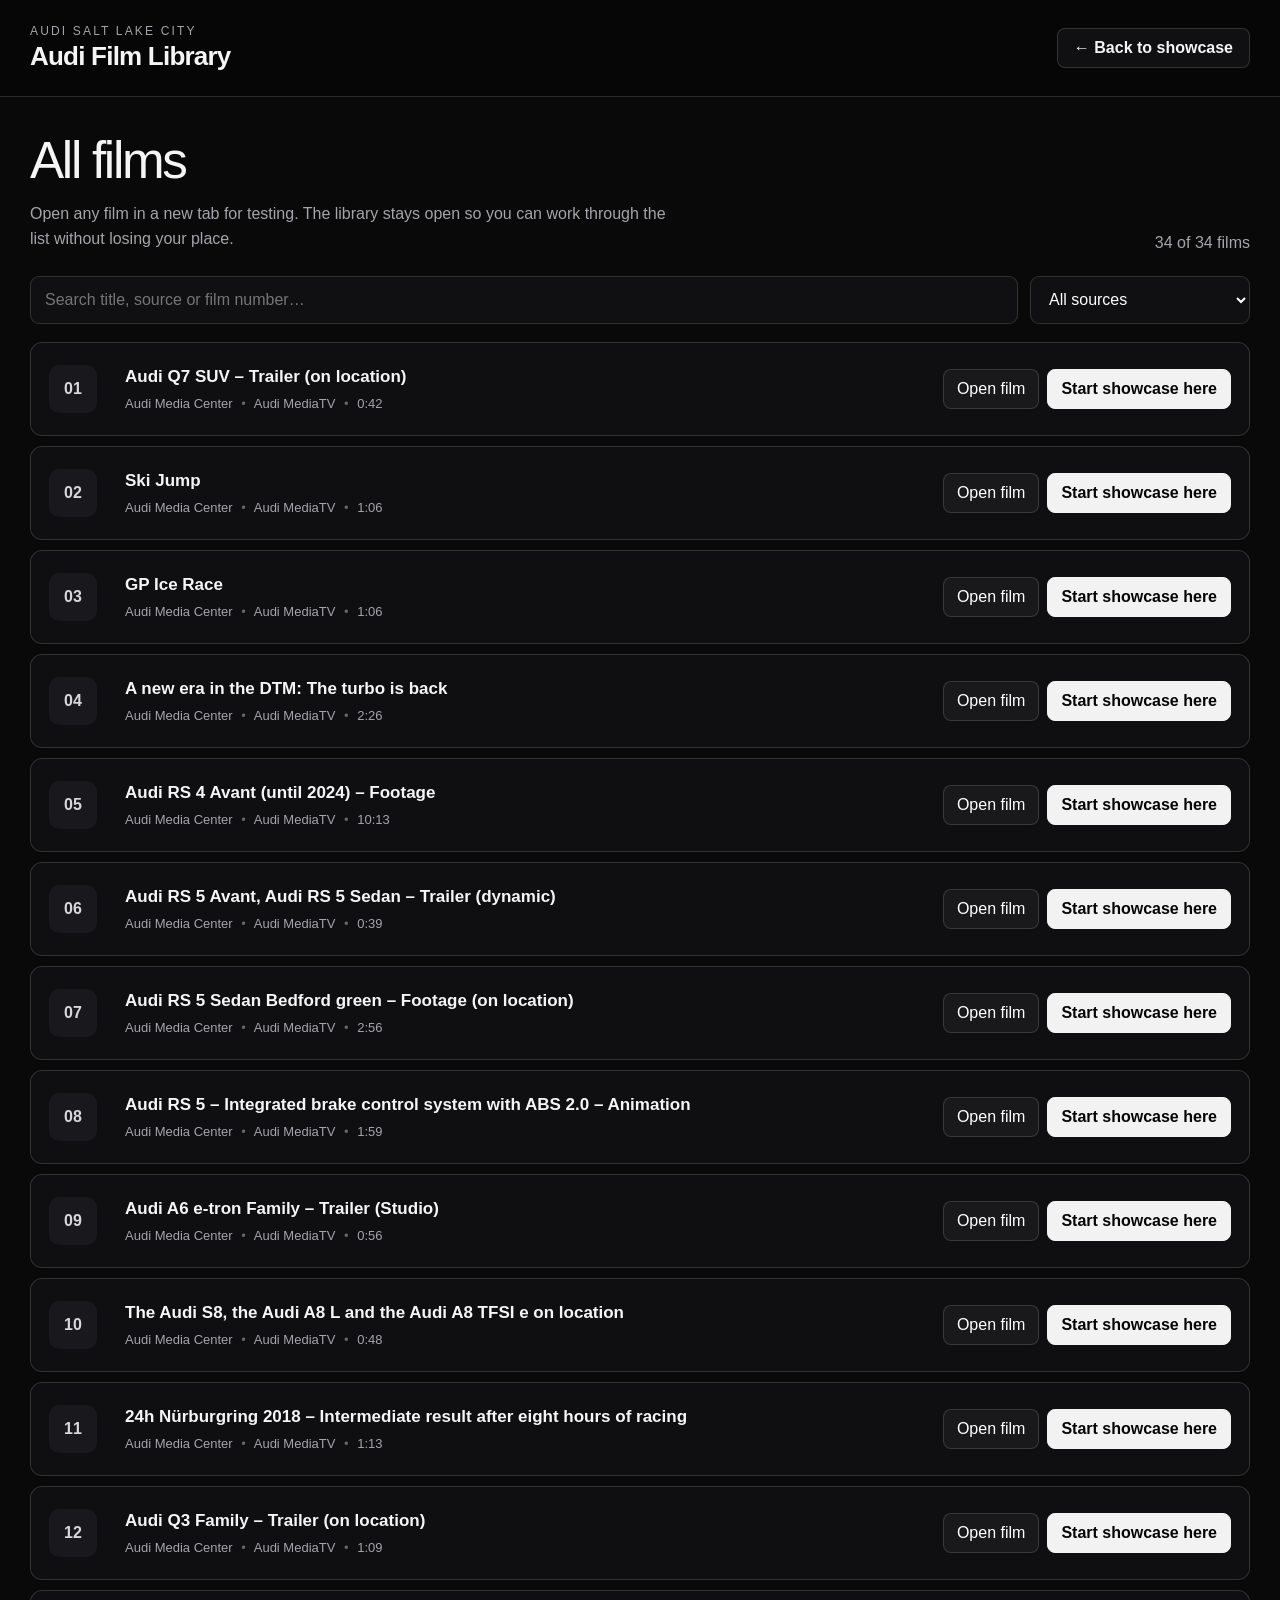
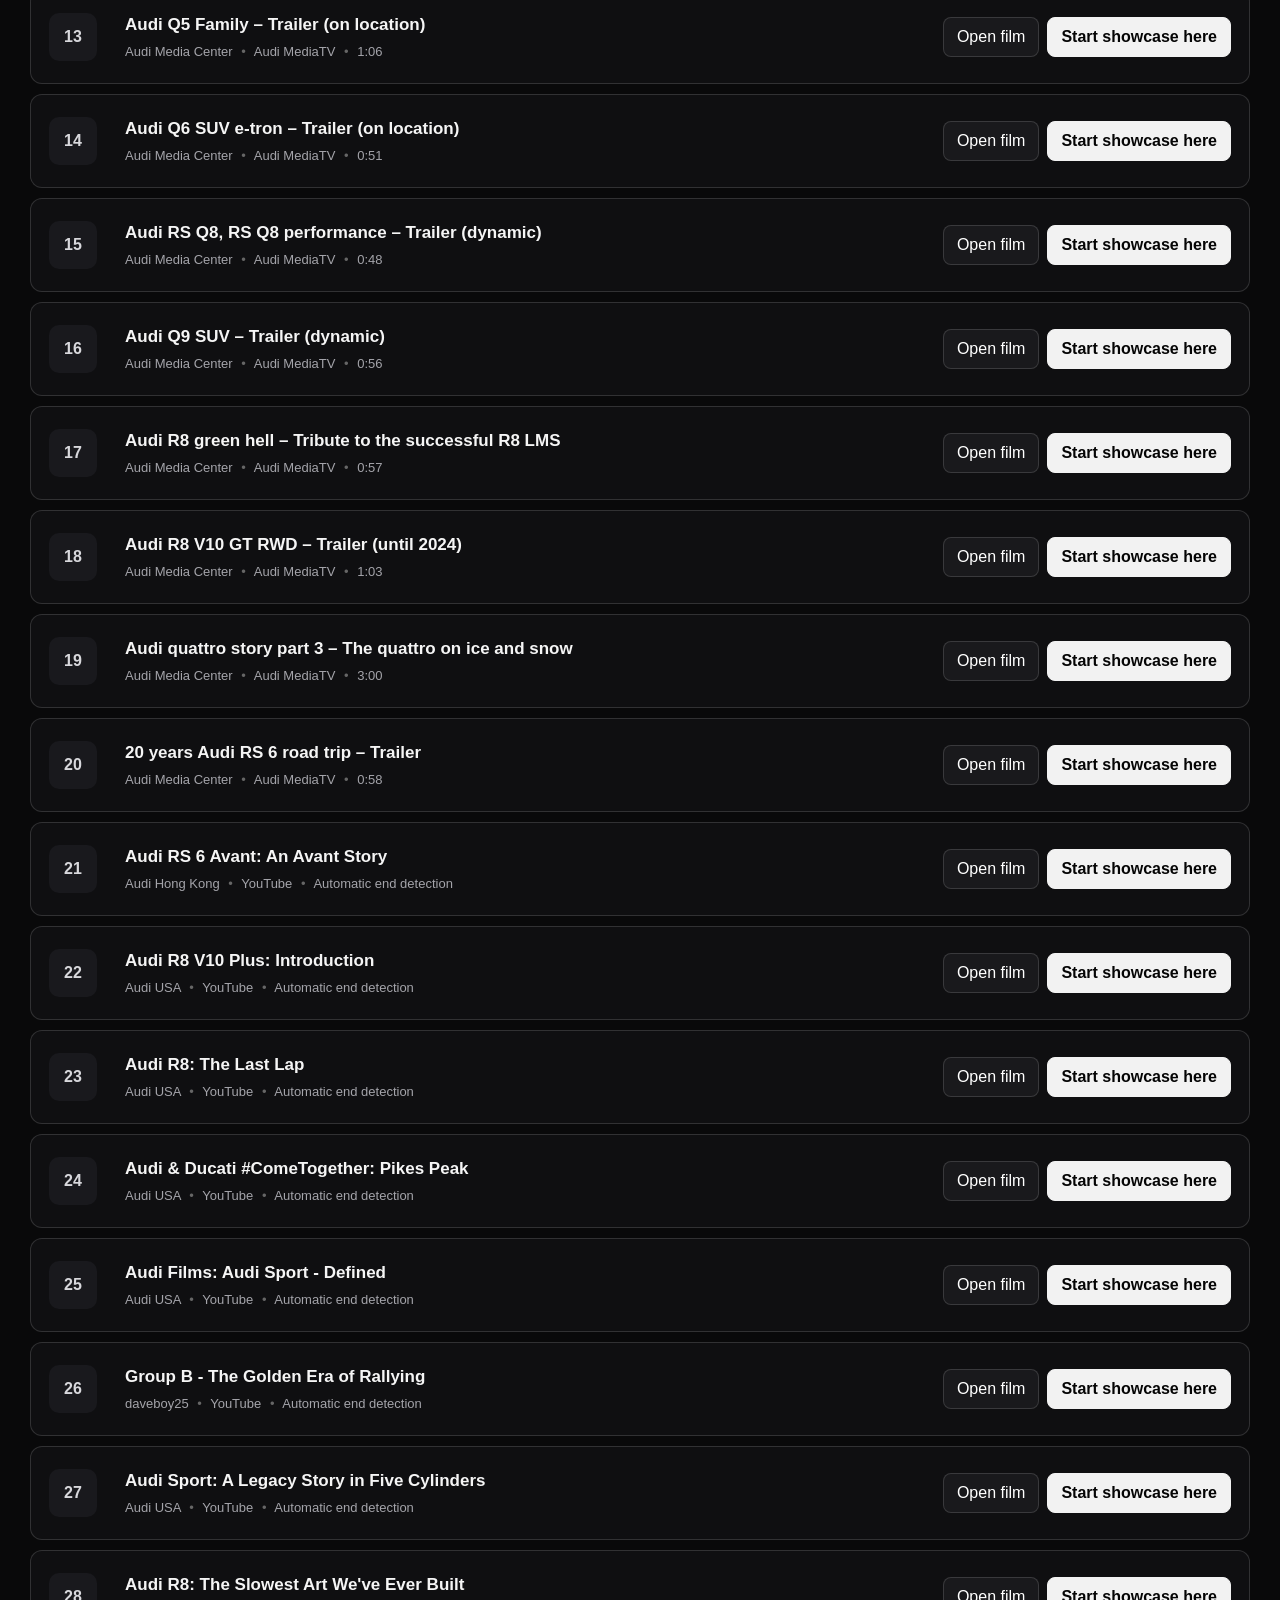
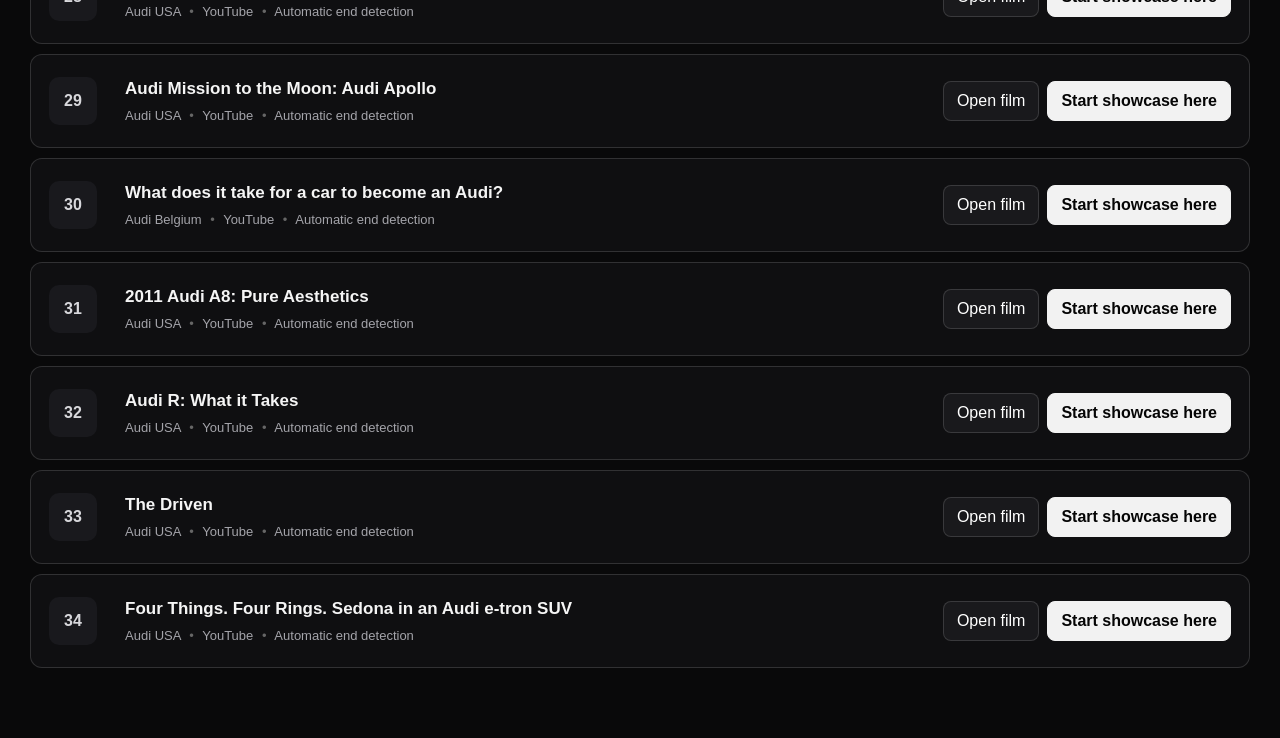
==== library.html @ 3377763f "Add files via upload" ====
<!doctype html>
<html lang="en">
<head>
  <meta charset="utf-8">
  <meta name="viewport" content="width=device-width, initial-scale=1">
  <meta name="theme-color" content="#09090a">
  <meta name="referrer" content="strict-origin-when-cross-origin">
  <title>Audi Film Library</title>
  <link rel="icon" href="favicon.svg" type="image/svg+xml">
  <link rel="stylesheet" href="styles.css">
</head>
<body class="library-page">
  <header class="library-header">
    <div class="library-header-inner">
      <div class="library-brand">
        <p>Audi Salt Lake City</p>
        <h1>Audi Film Library</h1>
      </div>
      <a class="back-link" href="index.html">← Back to showcase</a>
    </div>
  </header>

  <main class="library-main">
    <section class="library-intro">
      <div>
        <h2>All films</h2>
        <p>Open any film in a new tab for testing. The library stays open so you can work through the list without losing your place.</p>
      </div>
      <span id="resultCount" class="result-count"></span>
    </section>

    <section class="library-tools" aria-label="Library filters">
      <input id="searchInput" type="search" placeholder="Search title, source or film number…" autocomplete="off">
      <select id="sourceFilter" aria-label="Filter by source">
        <option value="all">All sources</option>
        <option value="audi">Audi MediaTV</option>
        <option value="youtube">YouTube</option>
      </select>
    </section>

    <section id="videoList" class="video-list" aria-live="polite"></section>
  </main>

  <script src="videos.js"></script>
  <script src="library.js"></script>
</body>
</html>
---- styles.css ----
:root {
  --bg: #050505;
  --panel: #0d0d0f;
  --panel-2: #151518;
  --text: #f5f5f5;
  --muted: #a4a4aa;
  --line: rgba(255,255,255,.14);
  --accent: #e31b23;
  --accent-hover: #ff3138;
  --radius: 16px;
}

* { box-sizing: border-box; }

html, body {
  margin: 0;
  min-height: 100%;
  background: var(--bg);
  color: var(--text);
  font-family: Inter, "Segoe UI", Roboto, Helvetica, Arial, sans-serif;
}

body { min-height: 100vh; }
a { color: inherit; }
button, input, select { font: inherit; }

/* MAIN PLAYER */
.player-page {
  width: 100vw;
  height: 100vh;
  overflow: hidden;
  background: #000;
}

.player-shell,
.player-mount {
  position: fixed;
  inset: 0;
  width: 100vw;
  height: 100vh;
  background: #000;
}

.player-mount,
.audi-embed-host,
.youtube-target,
.player-mount iframe,
.player-mount video,
.audi-embed-host iframe,
.audi-embed-host video,
.youtube-target iframe {
  width: 100% !important;
  height: 100% !important;
  max-width: none !important;
  max-height: none !important;
  border: 0 !important;
}

.audi-embed-host {
  display: flex;
  align-items: center;
  justify-content: center;
  overflow: hidden;
  background: #000;
}

.start-screen {
  position: fixed;
  inset: 0;
  z-index: 50;
  display: grid;
  place-items: center;
  padding: 28px;
  background:
    radial-gradient(circle at 50% 38%, rgba(255,255,255,.07), transparent 34%),
    #050505;
  transition: opacity .35s ease, visibility .35s ease;
}

.start-screen.hidden {
  opacity: 0;
  visibility: hidden;
  pointer-events: none;
}

.start-card {
  width: min(1000px, 92vw);
  text-align: center;
}

.eyebrow {
  margin: 0 0 14px;
  color: var(--muted);
  font-size: 13px;
  font-weight: 700;
  letter-spacing: .22em;
  text-transform: uppercase;
}

.start-card h1 {
  margin: 0;
  font-size: clamp(38px, 6vw, 86px);
  line-height: .98;
  font-weight: 520;
  letter-spacing: -.045em;
}

.start-card .subheading {
  max-width: 720px;
  margin: 24px auto 0;
  color: #c7c7cb;
  font-size: clamp(17px, 2vw, 23px);
  line-height: 1.5;
}

.start-video-button {
  width: min(820px, 90vw);
  aspect-ratio: 16 / 7.4;
  margin: 38px auto 0;
  border: 1px solid var(--line);
  border-radius: 20px;
  background:
    linear-gradient(135deg, rgba(255,255,255,.09), rgba(255,255,255,.015)),
    #111;
  color: #fff;
  display: flex;
  align-items: center;
  justify-content: center;
  gap: 18px;
  cursor: pointer;
  transition: transform .18s ease, border-color .18s ease, background .18s ease;
}

.start-video-button:hover,
.start-video-button:focus-visible {
  transform: scale(1.012);
  border-color: rgba(255,255,255,.42);
  background: linear-gradient(135deg, rgba(255,255,255,.13), rgba(255,255,255,.025)), #111;
  outline: none;
}

.play-icon {
  display: grid;
  place-items: center;
  width: 68px;
  height: 68px;
  border-radius: 999px;
  background: var(--accent);
  font-size: 27px;
  padding-left: 4px;
  box-shadow: 0 12px 40px rgba(227,27,35,.24);
}

.start-label {
  font-size: clamp(20px, 2.4vw, 30px);
  font-weight: 650;
  letter-spacing: -.02em;
}

.fullscreen-note {
  margin: 24px 0 0;
  color: #ddd;
  font-size: 16px;
}

.fullscreen-note strong { color: #fff; }

.start-links {
  margin-top: 18px;
  color: var(--muted);
  font-size: 14px;
}

.start-links a {
  text-decoration: none;
  border-bottom: 1px solid rgba(255,255,255,.22);
}

.start-links a:hover { color: #fff; }

.now-playing {
  position: fixed;
  left: 22px;
  bottom: 22px;
  z-index: 30;
  max-width: min(700px, calc(100vw - 44px));
  padding: 13px 16px;
  border: 1px solid rgba(255,255,255,.16);
  border-radius: 10px;
  background: rgba(0,0,0,.72);
  backdrop-filter: blur(10px);
  opacity: 0;
  transform: translateY(10px);
  transition: opacity .25s ease, transform .25s ease;
  pointer-events: none;
}

.now-playing.visible {
  opacity: 1;
  transform: translateY(0);
}

.now-playing strong {
  display: block;
  font-size: 16px;
  line-height: 1.35;
}

.now-playing span {
  display: block;
  margin-top: 4px;
  color: #bbb;
  font-size: 12px;
}

.kiosk-controls {
  position: fixed;
  right: 18px;
  top: 18px;
  z-index: 35;
  display: flex;
  align-items: center;
  gap: 8px;
  opacity: 0;
  transition: opacity .25s ease;
}

body.running.controls-active .kiosk-controls,
.kiosk-controls:focus-within { opacity: 1; }

.kiosk-controls button,
.kiosk-controls a {
  border: 1px solid rgba(255,255,255,.18);
  border-radius: 8px;
  background: rgba(0,0,0,.68);
  color: #fff;
  padding: 9px 12px;
  text-decoration: none;
  cursor: pointer;
}

.cycle-counter {
  color: rgba(255,255,255,.65);
  font-size: 12px;
  padding: 0 5px;
}

body.running { cursor: none; }
body.running.controls-active { cursor: default; }

/* LIBRARY */
.library-page {
  min-height: 100vh;
  background: #09090a;
}

.library-header {
  border-bottom: 1px solid var(--line);
  background: #060607;
}

.library-header-inner,
.library-main {
  width: min(1220px, calc(100% - 40px));
  margin: 0 auto;
}

.library-header-inner {
  display: flex;
  justify-content: space-between;
  align-items: center;
  gap: 20px;
  padding: 24px 0;
}

.library-brand h1 {
  margin: 3px 0 0;
  font-size: 26px;
  letter-spacing: -.03em;
}

.library-brand p {
  margin: 0;
  color: var(--muted);
  font-size: 12px;
  letter-spacing: .18em;
  text-transform: uppercase;
}

.back-link,
.primary-small {
  display: inline-flex;
  align-items: center;
  justify-content: center;
  min-height: 40px;
  border-radius: 8px;
  text-decoration: none;
  font-weight: 650;
}

.back-link {
  padding: 0 16px;
  border: 1px solid var(--line);
  background: #101012;
}

.library-main { padding: 34px 0 70px; }

.library-intro {
  display: flex;
  justify-content: space-between;
  align-items: end;
  gap: 24px;
  margin-bottom: 24px;
}

.library-intro h2 {
  margin: 0;
  font-size: clamp(30px, 4vw, 54px);
  letter-spacing: -.045em;
  font-weight: 540;
}

.library-intro p {
  max-width: 650px;
  margin: 12px 0 0;
  color: var(--muted);
  line-height: 1.55;
}

.result-count { color: var(--muted); white-space: nowrap; }

.library-tools {
  display: grid;
  grid-template-columns: 1fr 220px;
  gap: 12px;
  margin-bottom: 18px;
}

.library-tools input,
.library-tools select {
  width: 100%;
  height: 48px;
  border: 1px solid var(--line);
  border-radius: 9px;
  background: #101012;
  color: #fff;
  padding: 0 14px;
  outline: none;
}

.library-tools input:focus,
.library-tools select:focus { border-color: rgba(255,255,255,.42); }

.video-list { display: grid; gap: 10px; }

.video-card {
  display: grid;
  grid-template-columns: 58px 1fr auto;
  gap: 18px;
  align-items: center;
  min-height: 94px;
  padding: 16px 18px;
  border: 1px solid var(--line);
  border-radius: 12px;
  background: #0f0f11;
}

.video-number {
  display: grid;
  place-items: center;
  width: 48px;
  height: 48px;
  border-radius: 10px;
  background: #19191d;
  color: #d8d8dc;
  font-variant-numeric: tabular-nums;
  font-weight: 700;
}

.video-info h2 {
  margin: 0;
  font-size: 17px;
  line-height: 1.35;
  font-weight: 620;
}

.video-info p {
  margin: 7px 0 0;
  color: var(--muted);
  font-size: 13px;
}

.video-info p span { padding: 0 5px; color: #666; }

.video-actions {
  display: flex;
  gap: 8px;
}

.secondary-button,
.primary-small {
  border: 1px solid var(--line);
  padding: 0 13px;
  cursor: pointer;
}

.secondary-button {
  min-height: 40px;
  border-radius: 8px;
  background: #19191c;
  color: #fff;
}

.primary-small {
  background: #f2f2f2;
  color: #050505;
  border-color: #f2f2f2;
}

.secondary-button:hover { background: #222226; }
.primary-small:hover { background: #fff; }

.preview-modal {
  position: fixed;
  inset: 0;
  z-index: 100;
  display: none;
  place-items: center;
  padding: 20px;
  background: rgba(0,0,0,.86);
}

.preview-modal.open { display: grid; }

.preview-dialog {
  width: min(1200px, 96vw);
  overflow: hidden;
  border: 1px solid rgba(255,255,255,.2);
  border-radius: 14px;
  background: #050505;
  box-shadow: 0 30px 100px rgba(0,0,0,.65);
}

.preview-head {
  display: flex;
  justify-content: space-between;
  align-items: center;
  gap: 20px;
  padding: 14px 16px;
  border-bottom: 1px solid var(--line);
}

.preview-head h2 { margin: 0; font-size: 17px; }
.preview-head p { margin: 4px 0 0; color: var(--muted); font-size: 12px; }
.preview-head button {
  border: 1px solid var(--line);
  border-radius: 8px;
  background: #151518;
  color: #fff;
  padding: 9px 13px;
  cursor: pointer;
}

.preview-mount {
  width: 100%;
  aspect-ratio: 16 / 9;
  background: #000;
}

.preview-mount,
.preview-mount iframe,
.preview-mount video,
.preview-mount .audi-embed-host,
.preview-mount .youtube-target {
  width: 100% !important;
  height: 100% !important;
  border: 0 !important;
}

@media (max-width: 850px) {
  .library-intro { align-items: flex-start; flex-direction: column; }
  .library-tools { grid-template-columns: 1fr; }
  .video-card { grid-template-columns: 48px 1fr; }
  .video-actions { grid-column: 1 / -1; padding-left: 66px; }
}

@media (max-width: 560px) {
  .library-header-inner { align-items: flex-start; flex-direction: column; }
  .video-card { grid-template-columns: 1fr; }
  .video-number { width: 42px; height: 42px; }
  .video-actions { grid-column: auto; padding-left: 0; flex-direction: column; }
  .start-video-button { aspect-ratio: 16 / 10; flex-direction: column; }
}

.local-launch-warning {
  max-width: 760px;
  margin: 2px auto 0;
  padding: 12px 16px;
  border: 1px solid rgba(255, 160, 80, 0.45);
  border-radius: 6px;
  background: rgba(120, 54, 0, 0.22);
  color: #ffd2ad;
  font-size: 14px;
  line-height: 1.45;
}

.video-actions a.secondary-button {
  text-decoration: none;
  display: inline-flex;
  align-items: center;
  justify-content: center;
}
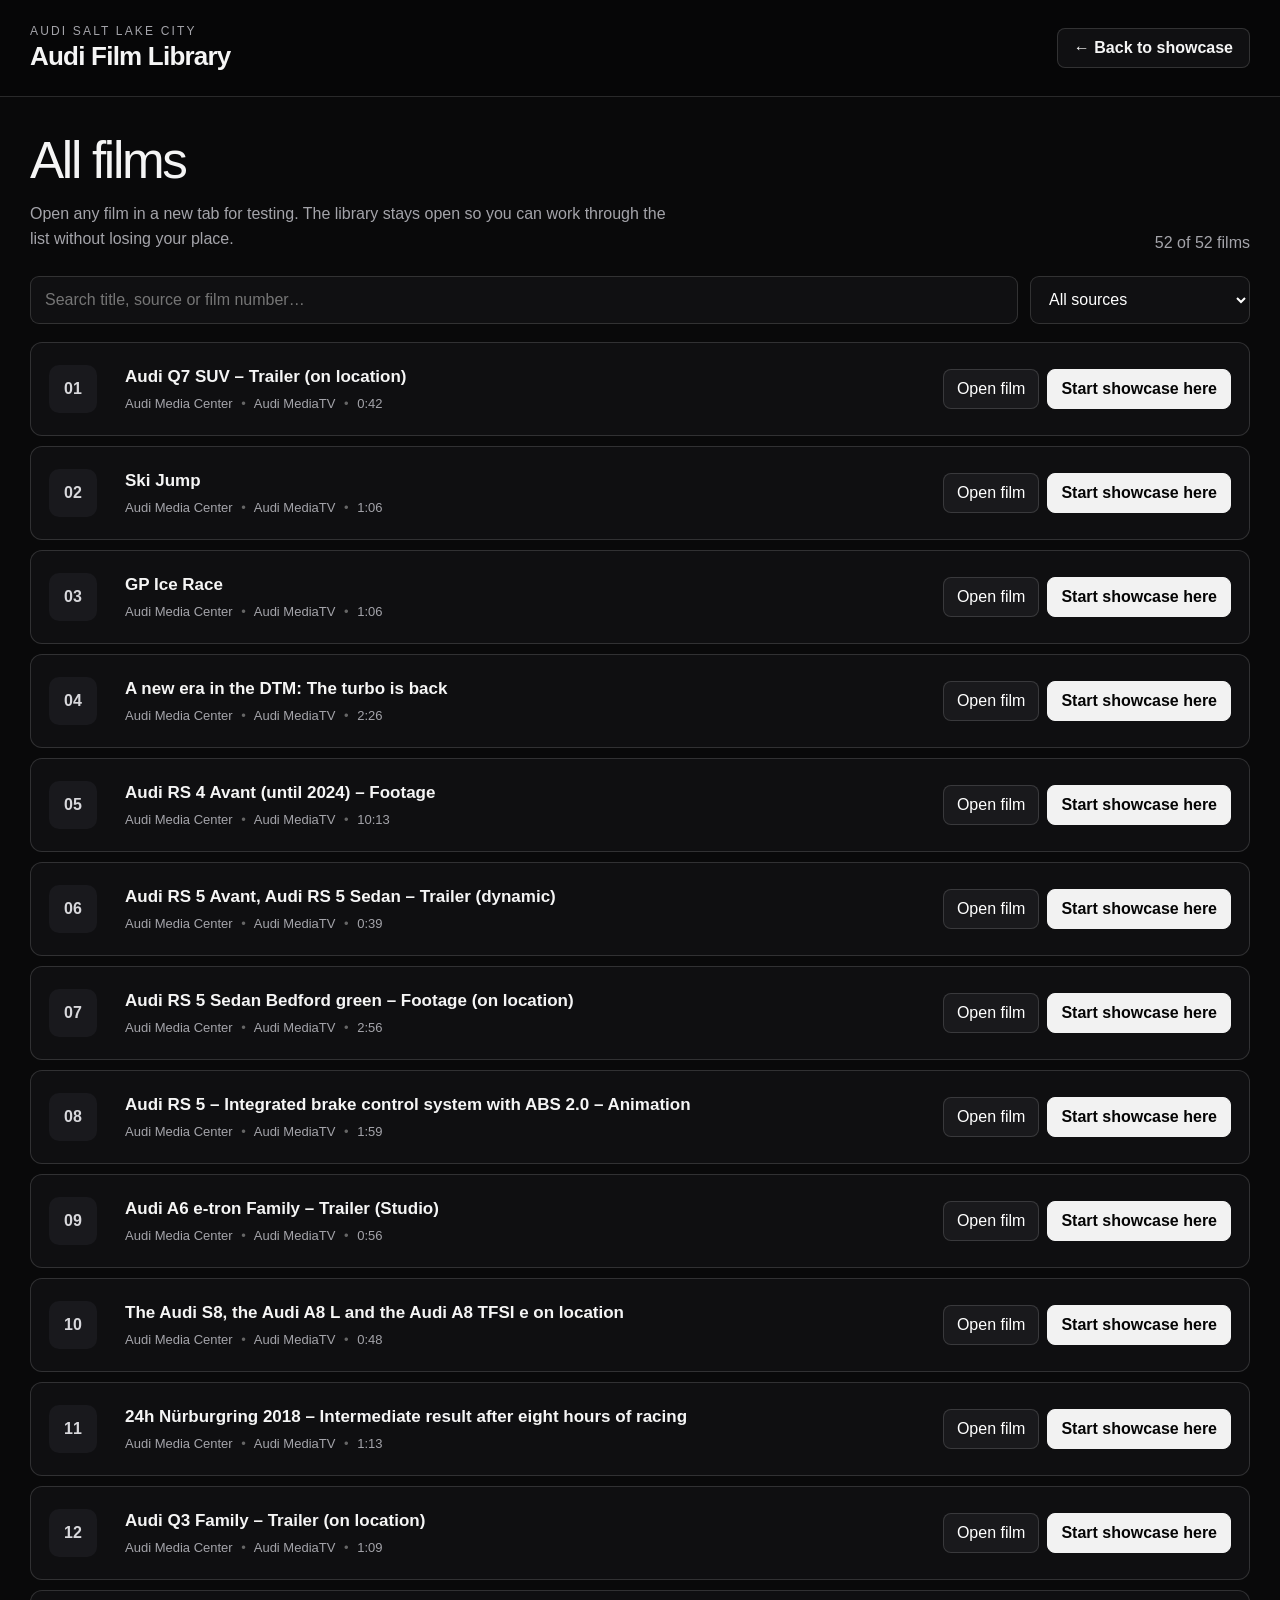
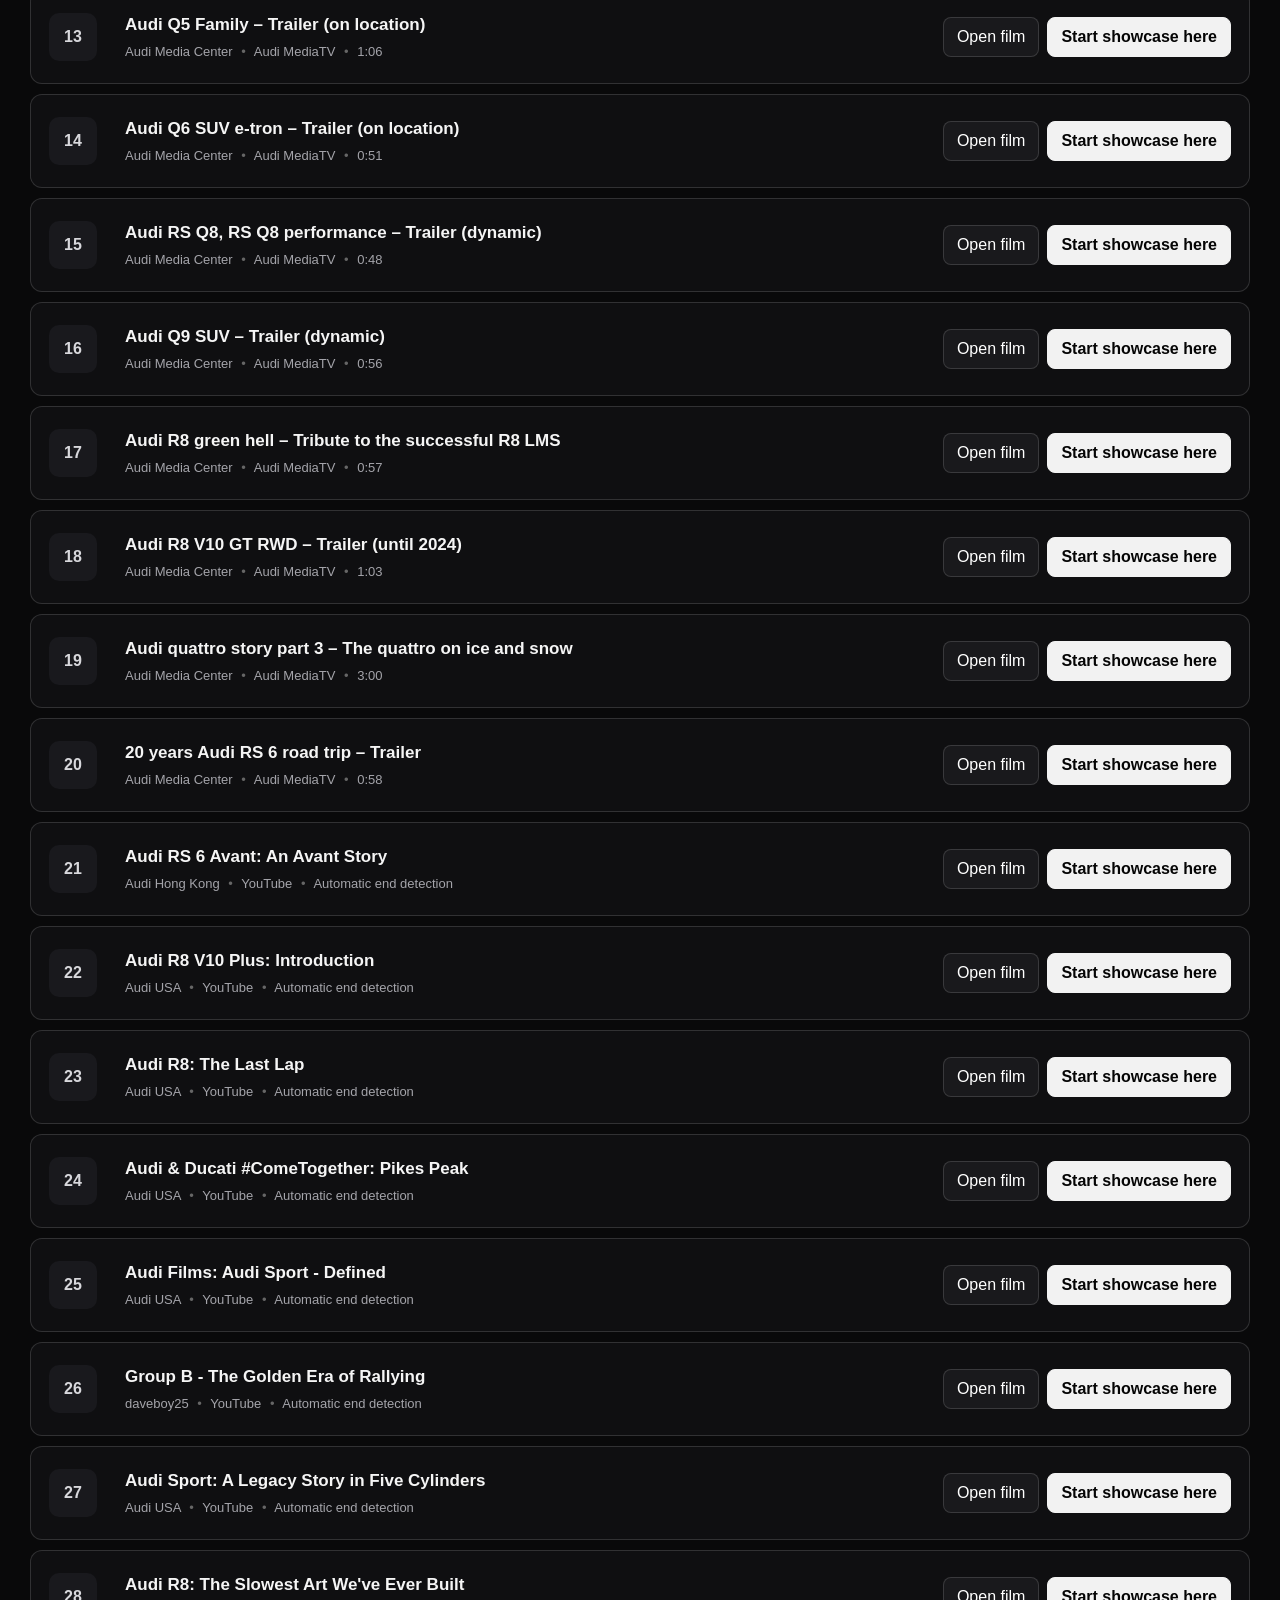
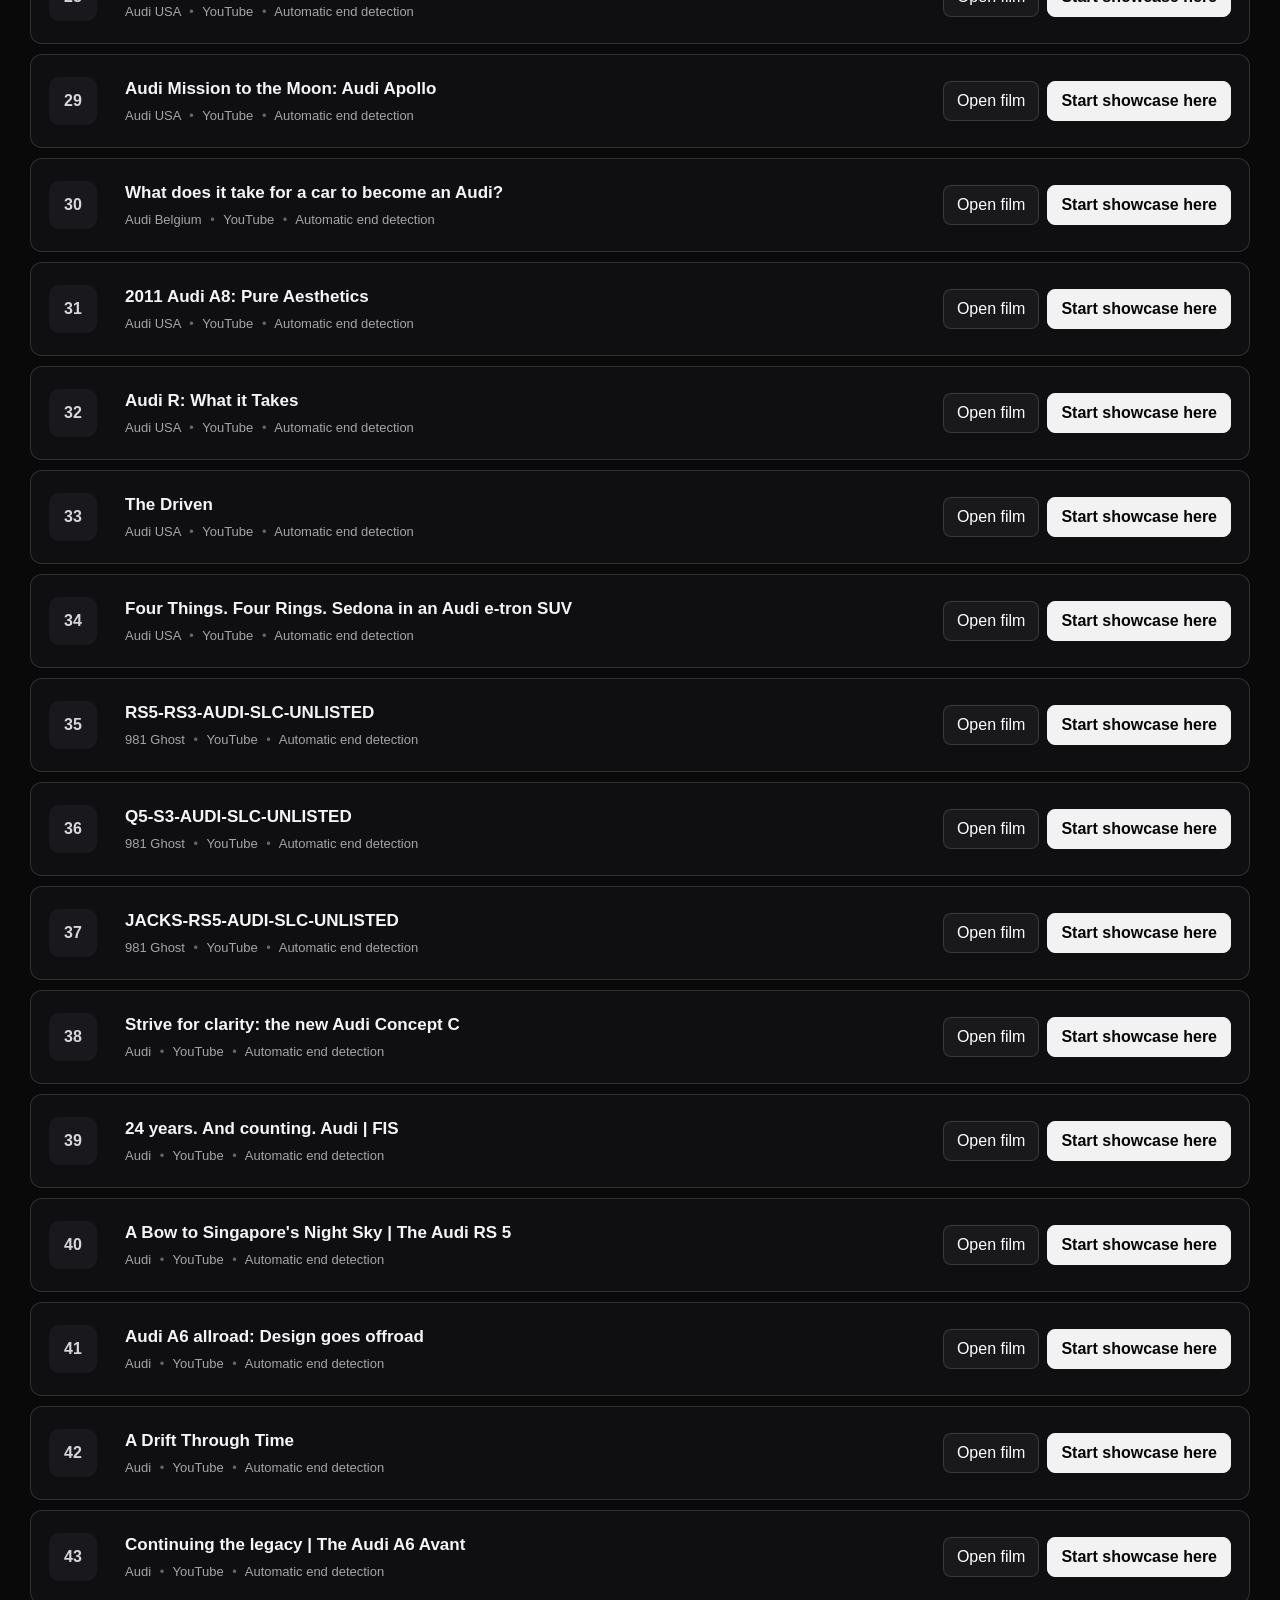
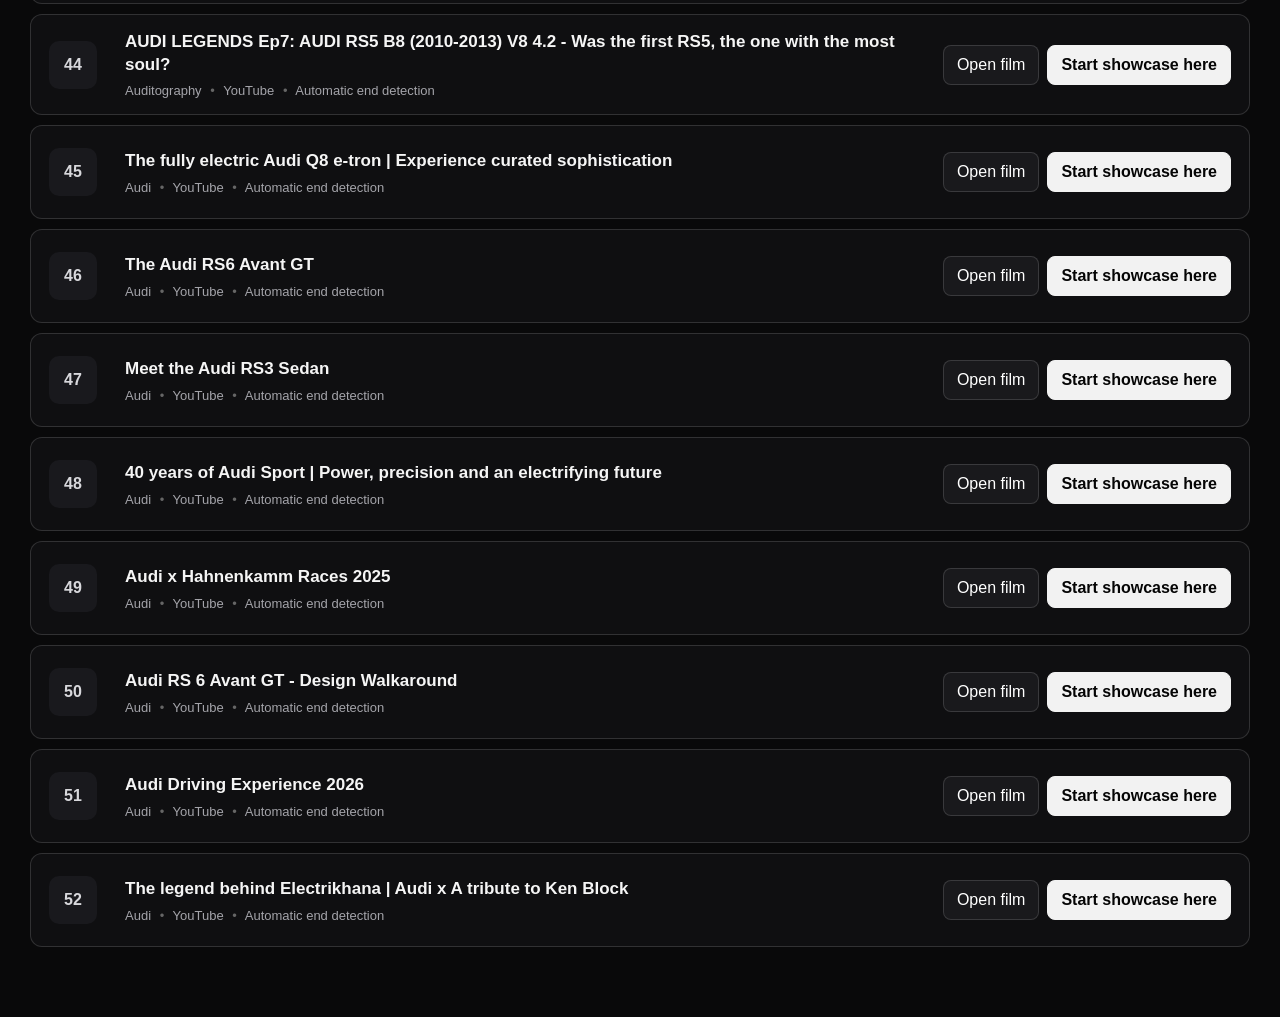
==== commit 193f50a3: "Add files via upload" ====
--- a/library.html
+++ b/library.html
@@ -35,6 +35,7 @@
         <option value="all">All sources</option>
         <option value="audi">Audi MediaTV</option>
         <option value="youtube">YouTube</option>
+        <option value="issues">Playback issues</option>
       </select>
     </section>
 
--- a/styles.css
+++ b/styles.css
@@ -511,3 +511,43 @@
   align-items: center;
   justify-content: center;
 }
+
+/* Isolated Audi MediaTV child page. Keeps Audi's end-card/player DOM from
+   interfering with the main showcase page and lets the child report completion. */
+.audi-isolated-frame {
+  display: block;
+  width: 100%;
+  height: 100%;
+  border: 0;
+  background: #000;
+}
+
+/* Playback-health diagnostics. Failed sources stay in the catalog and are
+   highlighted here after the showcase encounters an error. */
+.video-card.has-issue {
+  border-color: rgba(235, 95, 95, 0.55);
+  background: rgba(82, 20, 20, 0.16);
+}
+
+.playback-issue {
+  display: flex;
+  flex-wrap: wrap;
+  align-items: center;
+  gap: 7px;
+  margin-top: 9px;
+  color: #e4a7a7;
+  font-size: 12px;
+  line-height: 1.4;
+}
+
+.issue-badge {
+  display: inline-flex;
+  align-items: center;
+  min-height: 24px;
+  padding: 0 8px;
+  border: 1px solid rgba(235, 95, 95, 0.45);
+  border-radius: 999px;
+  background: rgba(135, 32, 32, 0.28);
+  color: #ffd3d3;
+  font-weight: 700;
+}
